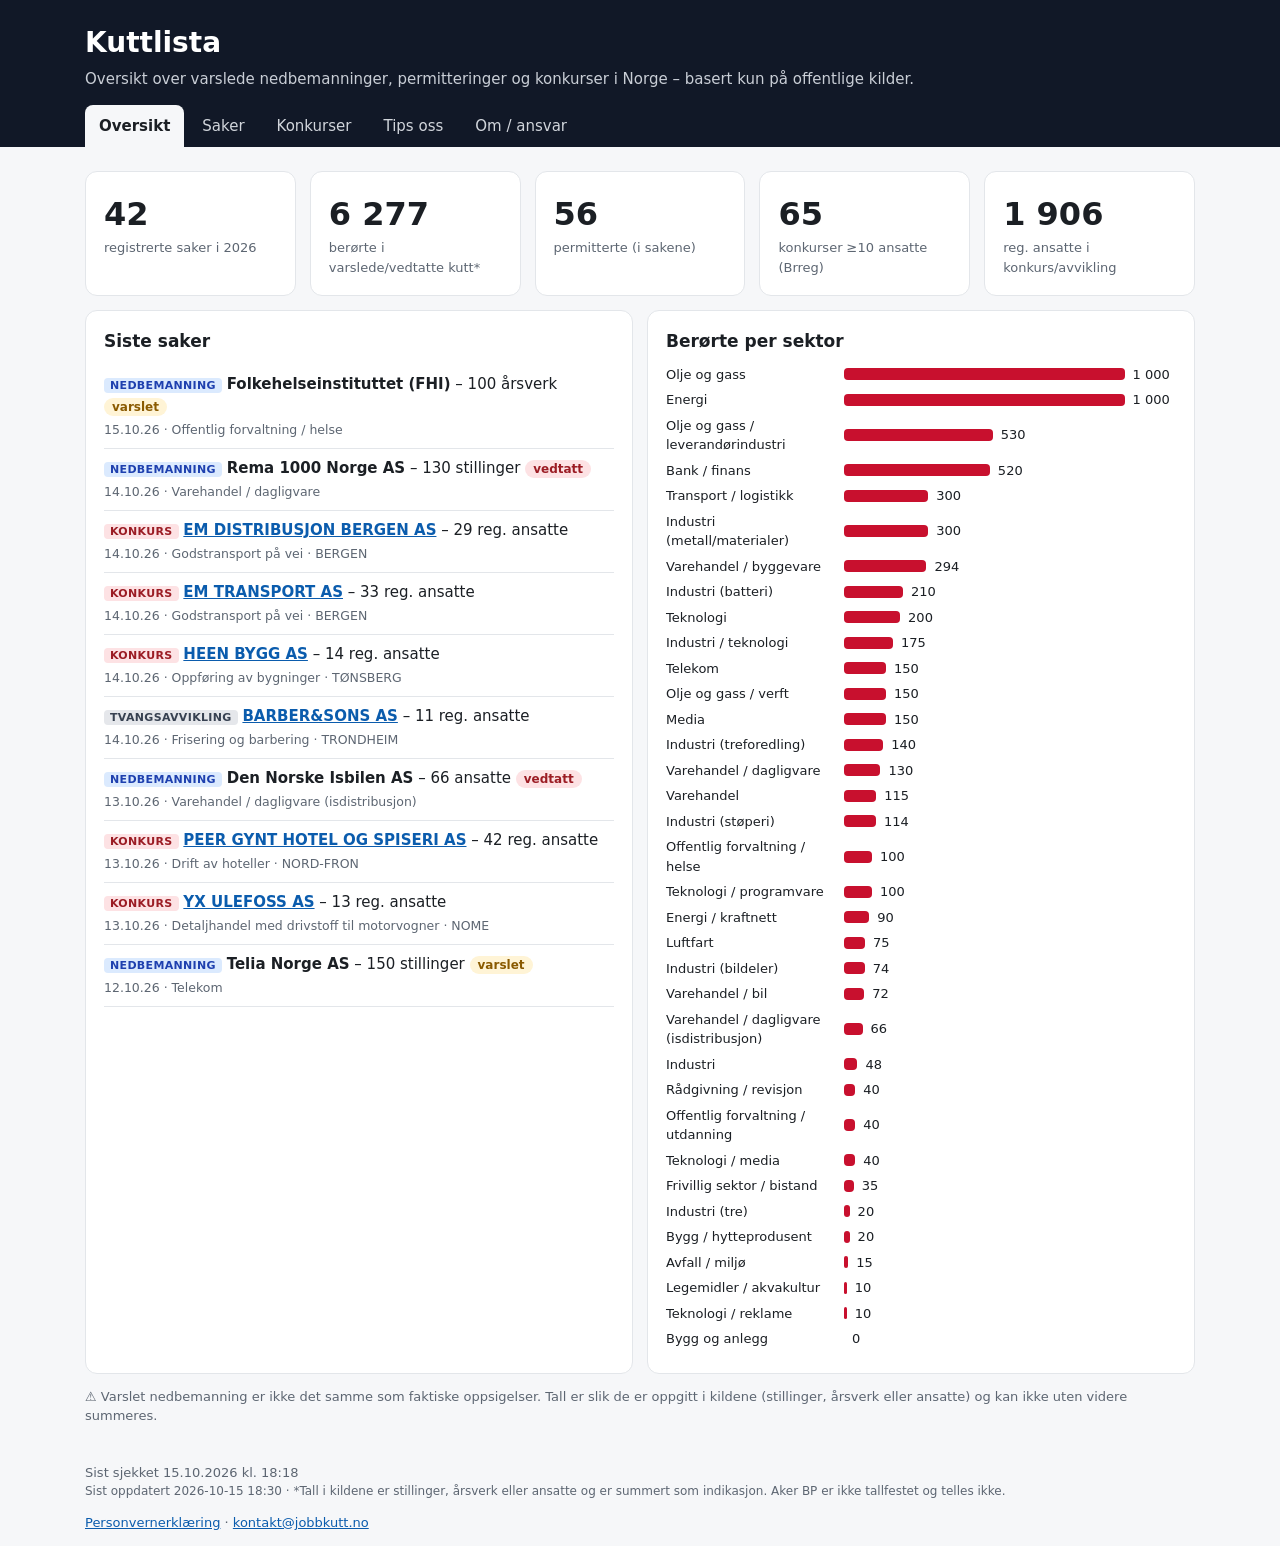
==== index.html @ 38276efb "Legg til GoatCounter-besøkstelling Co-authored-by: kevhjelm <kevhjelm@users.noreply.github.com>" ====
<!doctype html><html lang="nb"><head><meta charset="utf-8"><meta name="viewport" content="width=device-width,initial-scale=1">
<title>Kuttlista – nedbemanninger i Norge</title><link rel="stylesheet" href="style.css?v=20261015g"></head><body>
<header><div class="wrap"><h1>Kuttlista</h1><p>Oversikt over varslede nedbemanninger, permitteringer og konkurser i Norge – basert kun på offentlige kilder.</p>
<nav><a href="#oversikt" data-tab="oversikt">Oversikt</a><a href="#saker" data-tab="saker">Saker</a><a href="#konkurser" data-tab="konkurser">Konkurser</a><a href="#tips" data-tab="tips">Tips oss</a><a href="#om" data-tab="om">Om / ansvar</a></nav></div></header>
<main class="wrap">
<section id="oversikt" class="tab">
 <div class="cards" id="cards"></div>
 <div class="grid2"><div class="panel"><h2>Siste saker</h2><ul id="latest" class="latest"></ul></div>
 <div class="panel"><h2>Berørte per sektor</h2><div id="sectors"></div></div></div>
 <p class="note">⚠️ Varslet nedbemanning er ikke det samme som faktiske oppsigelser. Tall er slik de er oppgitt i kildene (stillinger, årsverk eller ansatte) og kan ikke uten videre summeres.</p>
</section>
<section id="saker" class="tab">
 <div class="filters"><input id="q" placeholder="Søk selskap, sektor …"><select id="fstatus"><option value="">Alle statuser</option><option>varslet</option><option>vedtatt</option><option>gjennomført</option><option>permittering</option></select><select id="fsektor"><option value="">Alle sektorer</option></select><select id="fyear" aria-label="År"><option value="">Alle år</option></select><select id="fmonth" aria-label="Måned"><option value="">Alle måneder</option><option value="01">januar</option><option value="02">februar</option><option value="03">mars</option><option value="04">april</option><option value="05">mai</option><option value="06">juni</option><option value="07">juli</option><option value="08">august</option><option value="09">september</option><option value="10">oktober</option><option value="11">november</option><option value="12">desember</option></select></div>
 <table id="tbl"><thead><tr><th data-k="dato">Dato</th><th data-k="selskap">Selskap</th><th data-k="antall">Antall</th><th data-k="status">Status</th><th data-k="sektor">Sektor</th><th>Kilder</th><th>Kommentar</th></tr></thead><tbody></tbody></table>
</section>
<section id="konkurser" class="tab">
 <p id="brreginfo" class="note"></p>
 <div class="filters"><input id="bq" placeholder="Søk navn, bransje, kommune …"><select id="btype"><option value="">Alle typer</option><option>konkurs</option><option>avvikling</option><option>tvangsavvikling</option></select><select id="byear" aria-label="År"><option value="">Alle år</option></select><select id="bmonth" aria-label="Måned"><option value="">Alle måneder</option><option value="01">januar</option><option value="02">februar</option><option value="03">mars</option><option value="04">april</option><option value="05">mai</option><option value="06">juni</option><option value="07">juli</option><option value="08">august</option><option value="09">september</option><option value="10">oktober</option><option value="11">november</option><option value="12">desember</option></select></div>
 <table id="btbl"><thead><tr><th data-k="dato">Dato</th><th data-k="navn">Virksomhet</th><th data-k="antallAnsatte">Ansatte*</th><th data-k="type">Type</th><th data-k="bransje">Bransje</th><th data-k="kommune">Kommune</th></tr></thead><tbody></tbody></table>
 <p class="note">*Antall ansatte er siste registrerte tall i Aa-registeret/Enhetsregisteret, ikke nødvendigvis antall som mister jobben.</p>
</section>
<section id="tips" class="tab"><div class="panel"><h2>Tips oss</h2><p>Kjenner du til en nedbemanning vi mangler? Vi publiserer kun saker med en offentlig kilde (nyhetssak, børsmelding, pressemelding).</p>
 <form id="tipsform"><label>Selskap*<input required name="selskap"></label><label>Lenke til kilde* <input required type="url" name="url" placeholder="https://…"></label><label>Antall berørte (hvis oppgitt)<input name="antall" type="number" min="0"></label><label>Kommentar<textarea name="kommentar"></textarea></label><button>Send tips</button><p id="tipsmsg" class="note"></p><p class="note">Les hvordan vi behandler tips i <a href="personvern.html">personvernerklæringen</a>.</p></form></div></section>
<section id="om" class="tab"><div class="panel"><h2>Om Kuttlista og ansvarsfraskrivelse</h2>
<ul><li>Siden bygger <b>kun på offentlige kilder</b>: nyhetsartikler, børsmeldinger, pressemeldinger og Brønnøysundregistrene. Hver sak lenker til kilden.</li>
<li><b>Varsel ≠ oppsigelse.</b> «Varslet» betyr at selskapet har meldt om en planlagt reduksjon. Antallet som faktisk mister jobben kan bli lavere (sluttpakker, naturlig avgang, omplassering) eller annerledes.</li>
<li>Tall gjengis slik kilden oppgir dem (stillinger/årsverk/ansatte) og kan inkludere ansatte utenfor Norge der det er markert.</li>
<li>Permittering er midlertidig og er ikke oppsigelse.</li>
<li>Konkurs-/avviklingsdata hentes automatisk fra Enhetsregisteret; antall ansatte er siste registrerte tall.</li>
<li><b>Feil eller rettelser?</b> Kontakt: <a href="mailto:kontakt@jobbkutt.no">kontakt@jobbkutt.no</a>. Vi retter raskt og markerer endringer.</li></ul></div></section>
</main><footer class="wrap"><div id="foot"></div><p class="note"><a href="personvern.html">Personvernerklæring</a> · <a href="mailto:kontakt@jobbkutt.no">kontakt@jobbkutt.no</a></p></footer><script src="app.js?v=20261015g"></script><script data-goatcounter="https://jobbkutt.goatcounter.com/count" async src="//gc.zgo.at/count.js"></script></body></html>
---- style.css ----
:root{--bg:#f6f7f9;--fg:#1b1f24;--mut:#5d6672;--acc:#c8102e;--card:#fff;--bd:#e3e6ea}
*{box-sizing:border-box}body{margin:0;font:15px/1.5 system-ui,-apple-system,"Segoe UI",Roboto,sans-serif;background:var(--bg);color:var(--fg)}
.wrap{max-width:1150px;margin:0 auto;padding:0 20px}header{background:#111827;color:#fff;padding:22px 0 0}header h1{margin:0;font-size:28px}header p{color:#c9ced6;margin:4px 0 14px}
nav{display:flex;gap:4px;flex-wrap:wrap}nav a{color:#d1d5db;text-decoration:none;padding:10px 14px;border-radius:8px 8px 0 0}nav a.on{background:var(--bg);color:var(--fg);font-weight:600}
.tag{font-size:11px;background:var(--acc);color:#fff;padding:2px 7px;border-radius:99px;vertical-align:middle;letter-spacing:.05em}
.tab{display:none;padding:24px 0}.tab.on{display:block}
.cards{display:grid;grid-template-columns:repeat(auto-fit,minmax(200px,1fr));gap:14px}.card,.panel{background:var(--card);border:1px solid var(--bd);border-radius:12px;padding:18px}
.card .n{font-size:32px;font-weight:700}.card .l{color:var(--mut);font-size:13px}.grid2{display:grid;grid-template-columns:1fr 1fr;gap:14px;margin-top:14px}@media(max-width:800px){.grid2{grid-template-columns:1fr}}
h2{font-size:17px;margin:0 0 10px}.latest{list-style:none;padding:0;margin:0}.latest li{padding:8px 0;border-bottom:1px solid var(--bd)}.latest small{color:var(--mut)}
.bar{display:flex;align-items:center;gap:8px;margin:6px 0;font-size:13px}.bar span:first-child{width:170px}.bar i{display:block;height:12px;background:var(--acc);border-radius:4px}
.filters{display:flex;gap:10px;margin-bottom:12px;flex-wrap:wrap}input,select,textarea{font:inherit;padding:8px 10px;border:1px solid var(--bd);border-radius:8px;background:#fff}#q,#bq{flex:1;min-width:220px}
table{width:100%;border-collapse:collapse;background:#fff;border:1px solid var(--bd);border-radius:12px;overflow:hidden}th,td{text-align:left;padding:10px 12px;border-bottom:1px solid var(--bd);vertical-align:top}th{background:#f0f2f5;font-size:13px;cursor:pointer;user-select:none}th[data-k]:after{content:" ⇅";color:#aab}
td.sum{color:var(--mut);font-size:13px}.st{font-size:12px;padding:2px 8px;border-radius:99px;font-weight:600}.st.varslet{background:#fff4d6;color:#8a5a00}.st.vedtatt{background:#fde2e4;color:#9b1c24}.st.gjennomført{background:#e5e7eb}.st.permittering{background:#dbeafe;color:#1e40af}.st.konkurs{background:#fde2e4;color:#9b1c24}.st.avvikling,.st.tvangsavvikling{background:#eee}
a{color:#0b5cad}.src a{display:inline-block;margin-right:6px;font-size:12px}.kom{max-width:260px;min-width:160px;white-space:normal;font-size:12px;color:var(--mut)}.note{color:var(--mut);font-size:13px}
form label{display:block;margin-bottom:10px}form input,form textarea{display:block;width:100%;margin-top:4px}button{background:var(--acc);color:#fff;border:0;padding:10px 18px;border-radius:8px;font:inherit;cursor:pointer}
footer{color:var(--mut);font-size:12px;padding:20px}
.kind{font-size:11px;text-transform:uppercase;letter-spacing:.03em;padding:1px 6px;border-radius:4px;font-weight:700;background:#e5e7eb;color:#374151}.kind.nb{background:#dbeafe;color:#1e40af}.kind.konkurs{background:#fde2e4;color:#9b1c24}
.tab{scroll-margin-top:100vh}
@media(max-width:700px){html,body{overflow-x:hidden}.wrap{padding:0 14px}header{padding-top:16px}header h1{font-size:24px}header p{font-size:14px}
nav{flex-wrap:nowrap;overflow-x:auto;-webkit-overflow-scrolling:touch;scrollbar-width:none;margin:0 -14px;padding:0 14px}nav::-webkit-scrollbar{display:none}nav a{white-space:nowrap;padding:10px 12px;flex:0 0 auto}
.cards{grid-template-columns:repeat(2,1fr);gap:10px}.card{padding:14px}.card .n{font-size:24px}.bar span:first-child{width:110px;flex:0 0 110px}
#q,#bq{min-width:0;flex:1 1 100%}.filters select{flex:1 1 calc(50% - 5px);min-width:0}
table{display:block;overflow-x:auto;-webkit-overflow-scrolling:touch;font-size:14px}th,td{padding:8px}td{min-width:90px}td:nth-child(2){min-width:220px}td.kom{min-width:160px;max-width:260px}}
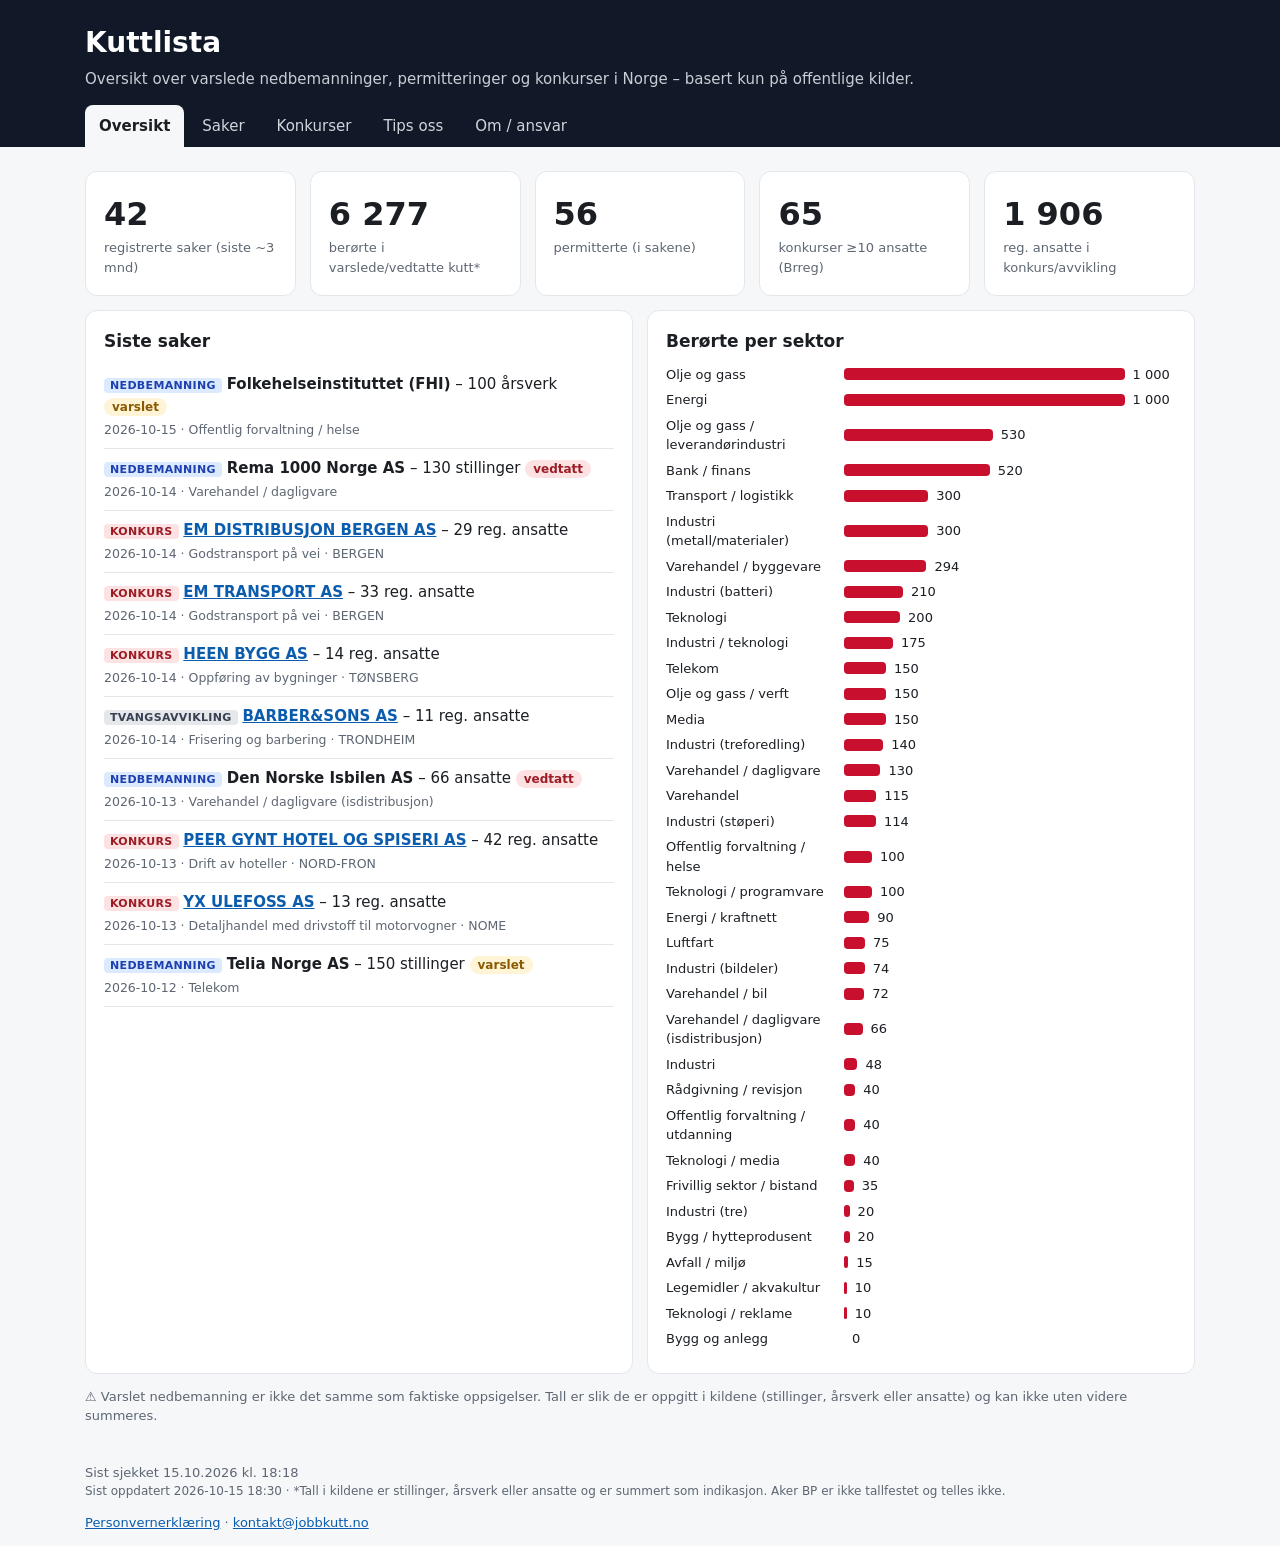
==== commit fac69a92: "Escape JSON fields and allow only https links Company names, summaries, and source URLs from cases.j" ====
--- a/index.html
+++ b/index.html
@@ -1,5 +1,5 @@
 <!doctype html><html lang="nb"><head><meta charset="utf-8"><meta name="viewport" content="width=device-width,initial-scale=1">
-<title>Kuttlista – nedbemanninger i Norge</title><link rel="stylesheet" href="style.css?v=20261015g"></head><body>
+<title>Kuttlista – nedbemanninger i Norge</title><link rel="stylesheet" href="style.css"></head><body>
 <header><div class="wrap"><h1>Kuttlista</h1><p>Oversikt over varslede nedbemanninger, permitteringer og konkurser i Norge – basert kun på offentlige kilder.</p>
 <nav><a href="#oversikt" data-tab="oversikt">Oversikt</a><a href="#saker" data-tab="saker">Saker</a><a href="#konkurser" data-tab="konkurser">Konkurser</a><a href="#tips" data-tab="tips">Tips oss</a><a href="#om" data-tab="om">Om / ansvar</a></nav></div></header>
 <main class="wrap">
@@ -10,12 +10,12 @@
  <p class="note">⚠️ Varslet nedbemanning er ikke det samme som faktiske oppsigelser. Tall er slik de er oppgitt i kildene (stillinger, årsverk eller ansatte) og kan ikke uten videre summeres.</p>
 </section>
 <section id="saker" class="tab">
- <div class="filters"><input id="q" placeholder="Søk selskap, sektor …"><select id="fstatus"><option value="">Alle statuser</option><option>varslet</option><option>vedtatt</option><option>gjennomført</option><option>permittering</option></select><select id="fsektor"><option value="">Alle sektorer</option></select><select id="fyear" aria-label="År"><option value="">Alle år</option></select><select id="fmonth" aria-label="Måned"><option value="">Alle måneder</option><option value="01">januar</option><option value="02">februar</option><option value="03">mars</option><option value="04">april</option><option value="05">mai</option><option value="06">juni</option><option value="07">juli</option><option value="08">august</option><option value="09">september</option><option value="10">oktober</option><option value="11">november</option><option value="12">desember</option></select></div>
- <table id="tbl"><thead><tr><th data-k="dato">Dato</th><th data-k="selskap">Selskap</th><th data-k="antall">Antall</th><th data-k="status">Status</th><th data-k="sektor">Sektor</th><th>Kilder</th><th>Kommentar</th></tr></thead><tbody></tbody></table>
+ <div class="filters"><input id="q" placeholder="Søk selskap, sektor …"><select id="fstatus"><option value="">Alle statuser</option><option>varslet</option><option>vedtatt</option><option>gjennomført</option><option>permittering</option></select><select id="fsektor"><option value="">Alle sektorer</option></select></div>
+ <table id="tbl"><thead><tr><th data-k="dato">Dato</th><th data-k="selskap">Selskap</th><th data-k="antall">Antall</th><th data-k="status">Status</th><th data-k="sektor">Sektor</th><th>Kilder</th></tr></thead><tbody></tbody></table>
 </section>
 <section id="konkurser" class="tab">
  <p id="brreginfo" class="note"></p>
- <div class="filters"><input id="bq" placeholder="Søk navn, bransje, kommune …"><select id="btype"><option value="">Alle typer</option><option>konkurs</option><option>avvikling</option><option>tvangsavvikling</option></select><select id="byear" aria-label="År"><option value="">Alle år</option></select><select id="bmonth" aria-label="Måned"><option value="">Alle måneder</option><option value="01">januar</option><option value="02">februar</option><option value="03">mars</option><option value="04">april</option><option value="05">mai</option><option value="06">juni</option><option value="07">juli</option><option value="08">august</option><option value="09">september</option><option value="10">oktober</option><option value="11">november</option><option value="12">desember</option></select></div>
+ <div class="filters"><input id="bq" placeholder="Søk navn, bransje, kommune …"><select id="btype"><option value="">Alle typer</option><option>konkurs</option><option>avvikling</option><option>tvangsavvikling</option></select></div>
  <table id="btbl"><thead><tr><th data-k="dato">Dato</th><th data-k="navn">Virksomhet</th><th data-k="antallAnsatte">Ansatte*</th><th data-k="type">Type</th><th data-k="bransje">Bransje</th><th data-k="kommune">Kommune</th></tr></thead><tbody></tbody></table>
  <p class="note">*Antall ansatte er siste registrerte tall i Aa-registeret/Enhetsregisteret, ikke nødvendigvis antall som mister jobben.</p>
 </section>
@@ -28,4 +28,4 @@
 <li>Permittering er midlertidig og er ikke oppsigelse.</li>
 <li>Konkurs-/avviklingsdata hentes automatisk fra Enhetsregisteret; antall ansatte er siste registrerte tall.</li>
 <li><b>Feil eller rettelser?</b> Kontakt: <a href="mailto:kontakt@jobbkutt.no">kontakt@jobbkutt.no</a>. Vi retter raskt og markerer endringer.</li></ul></div></section>
-</main><footer class="wrap"><div id="foot"></div><p class="note"><a href="personvern.html">Personvernerklæring</a> · <a href="mailto:kontakt@jobbkutt.no">kontakt@jobbkutt.no</a></p></footer><script src="app.js?v=20261015g"></script><script data-goatcounter="https://jobbkutt.goatcounter.com/count" async src="//gc.zgo.at/count.js"></script></body></html>
+</main><footer class="wrap"><div id="foot"></div><p class="note"><a href="personvern.html">Personvernerklæring</a> · <a href="mailto:kontakt@jobbkutt.no">kontakt@jobbkutt.no</a></p></footer><script src="app.js?v=20261015d"></script></body></html>
--- a/style.css
+++ b/style.css
@@ -11,7 +11,7 @@
 .filters{display:flex;gap:10px;margin-bottom:12px;flex-wrap:wrap}input,select,textarea{font:inherit;padding:8px 10px;border:1px solid var(--bd);border-radius:8px;background:#fff}#q,#bq{flex:1;min-width:220px}
 table{width:100%;border-collapse:collapse;background:#fff;border:1px solid var(--bd);border-radius:12px;overflow:hidden}th,td{text-align:left;padding:10px 12px;border-bottom:1px solid var(--bd);vertical-align:top}th{background:#f0f2f5;font-size:13px;cursor:pointer;user-select:none}th[data-k]:after{content:" ⇅";color:#aab}
 td.sum{color:var(--mut);font-size:13px}.st{font-size:12px;padding:2px 8px;border-radius:99px;font-weight:600}.st.varslet{background:#fff4d6;color:#8a5a00}.st.vedtatt{background:#fde2e4;color:#9b1c24}.st.gjennomført{background:#e5e7eb}.st.permittering{background:#dbeafe;color:#1e40af}.st.konkurs{background:#fde2e4;color:#9b1c24}.st.avvikling,.st.tvangsavvikling{background:#eee}
-a{color:#0b5cad}.src a{display:inline-block;margin-right:6px;font-size:12px}.kom{max-width:260px;min-width:160px;white-space:normal;font-size:12px;color:var(--mut)}.note{color:var(--mut);font-size:13px}
+a{color:#0b5cad}.src a{display:inline-block;margin-right:6px;font-size:12px}.ant{white-space:nowrap}.kom{max-width:260px;min-width:160px;white-space:normal;font-size:12px;color:var(--mut)}.note{color:var(--mut);font-size:13px}
 form label{display:block;margin-bottom:10px}form input,form textarea{display:block;width:100%;margin-top:4px}button{background:var(--acc);color:#fff;border:0;padding:10px 18px;border-radius:8px;font:inherit;cursor:pointer}
 footer{color:var(--mut);font-size:12px;padding:20px}
 .kind{font-size:11px;text-transform:uppercase;letter-spacing:.03em;padding:1px 6px;border-radius:4px;font-weight:700;background:#e5e7eb;color:#374151}.kind.nb{background:#dbeafe;color:#1e40af}.kind.konkurs{background:#fde2e4;color:#9b1c24}
@@ -21,3 +21,5 @@
 .cards{grid-template-columns:repeat(2,1fr);gap:10px}.card{padding:14px}.card .n{font-size:24px}.bar span:first-child{width:110px;flex:0 0 110px}
 #q,#bq{min-width:0;flex:1 1 100%}.filters select{flex:1 1 calc(50% - 5px);min-width:0}
 table{display:block;overflow-x:auto;-webkit-overflow-scrolling:touch;font-size:14px}th,td{padding:8px}td{min-width:90px}td:nth-child(2){min-width:220px}td.kom{min-width:160px;max-width:260px}}
+
+
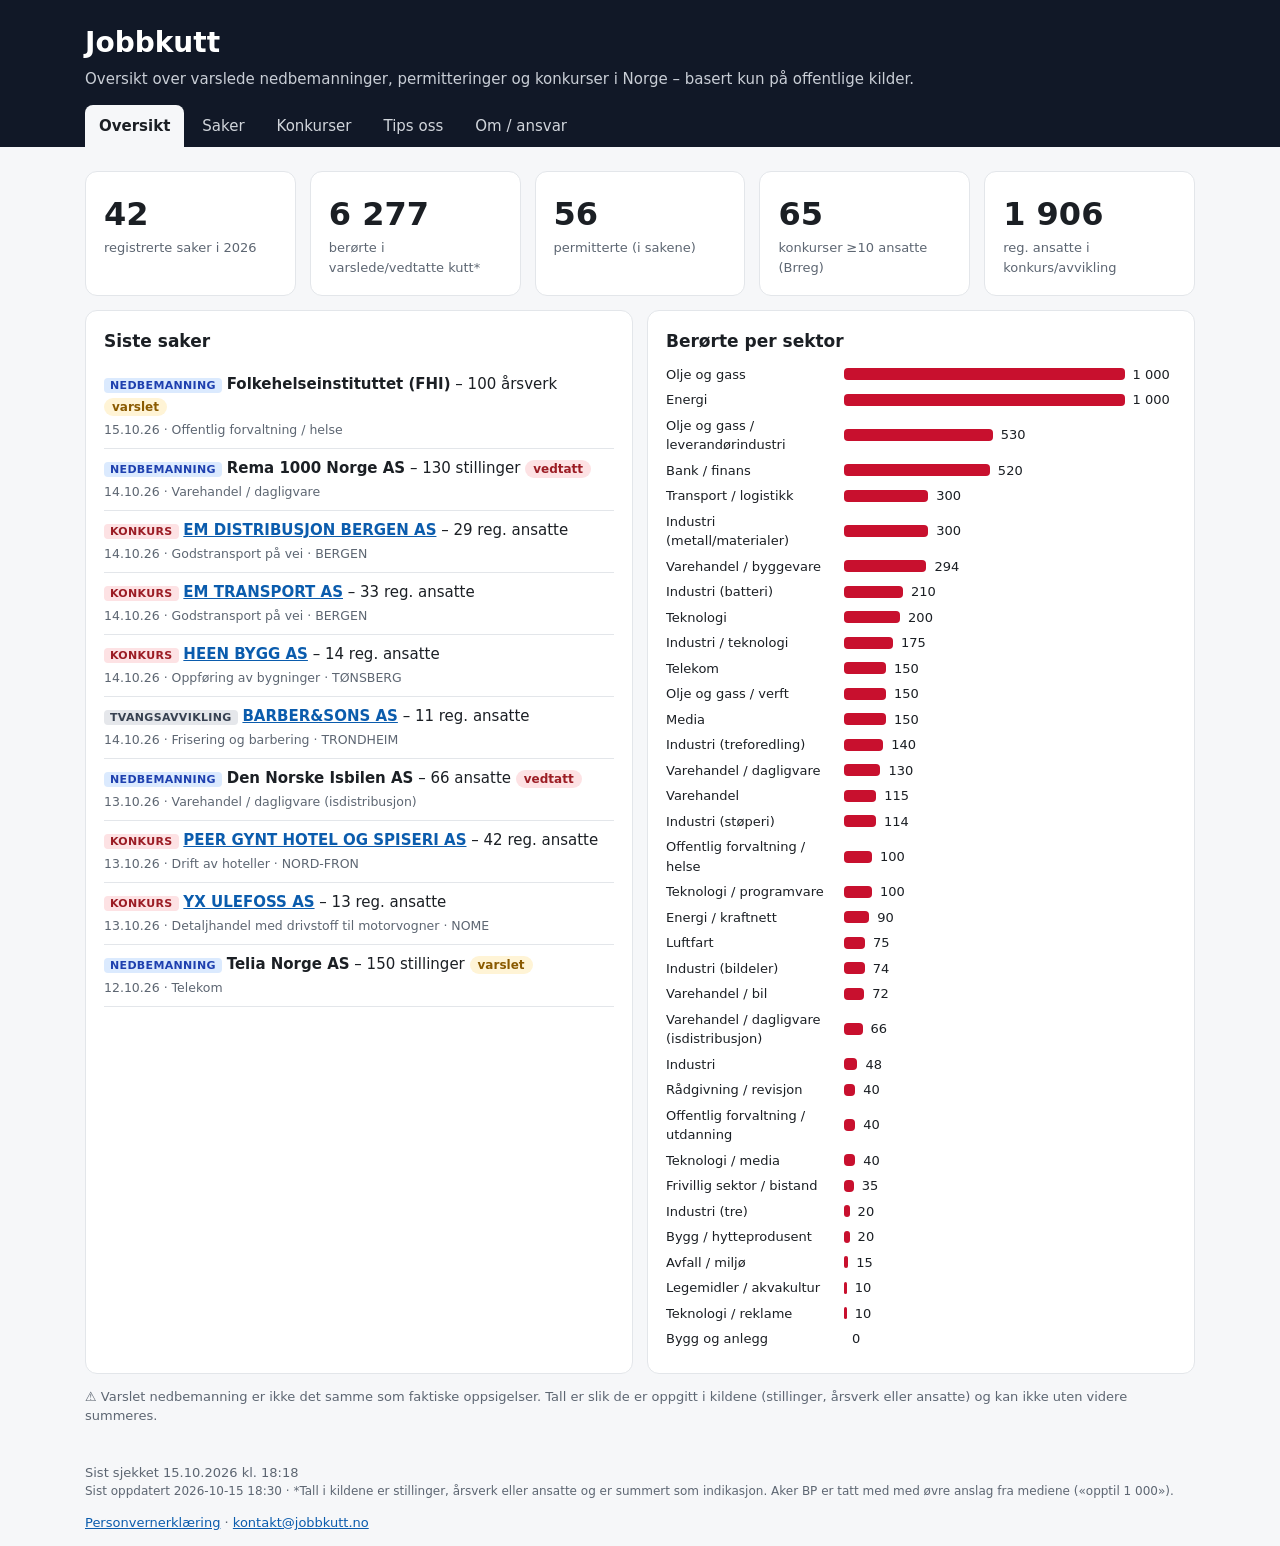
==== commit 63af7b84: "Jobbkutt-navn, GoatCounter i personvern, Aker BP-fotnote Co-authored-by: kevhjelm <kevhjelm@users.no" ====
--- a/index.html
+++ b/index.html
@@ -1,6 +1,6 @@
 <!doctype html><html lang="nb"><head><meta charset="utf-8"><meta name="viewport" content="width=device-width,initial-scale=1">
-<title>Kuttlista – nedbemanninger i Norge</title><link rel="stylesheet" href="style.css"></head><body>
-<header><div class="wrap"><h1>Kuttlista</h1><p>Oversikt over varslede nedbemanninger, permitteringer og konkurser i Norge – basert kun på offentlige kilder.</p>
+<title>Jobbkutt – nedbemanninger og konkurser i Norge</title><link rel="stylesheet" href="style.css?v=20261015i"></head><body>
+<header><div class="wrap"><h1>Jobbkutt</h1><p>Oversikt over varslede nedbemanninger, permitteringer og konkurser i Norge – basert kun på offentlige kilder.</p>
 <nav><a href="#oversikt" data-tab="oversikt">Oversikt</a><a href="#saker" data-tab="saker">Saker</a><a href="#konkurser" data-tab="konkurser">Konkurser</a><a href="#tips" data-tab="tips">Tips oss</a><a href="#om" data-tab="om">Om / ansvar</a></nav></div></header>
 <main class="wrap">
 <section id="oversikt" class="tab">
@@ -10,22 +10,22 @@
  <p class="note">⚠️ Varslet nedbemanning er ikke det samme som faktiske oppsigelser. Tall er slik de er oppgitt i kildene (stillinger, årsverk eller ansatte) og kan ikke uten videre summeres.</p>
 </section>
 <section id="saker" class="tab">
- <div class="filters"><input id="q" placeholder="Søk selskap, sektor …"><select id="fstatus"><option value="">Alle statuser</option><option>varslet</option><option>vedtatt</option><option>gjennomført</option><option>permittering</option></select><select id="fsektor"><option value="">Alle sektorer</option></select></div>
- <table id="tbl"><thead><tr><th data-k="dato">Dato</th><th data-k="selskap">Selskap</th><th data-k="antall">Antall</th><th data-k="status">Status</th><th data-k="sektor">Sektor</th><th>Kilder</th></tr></thead><tbody></tbody></table>
+ <div class="filters"><input id="q" placeholder="Søk selskap, sektor …"><select id="fstatus"><option value="">Alle statuser</option><option>varslet</option><option>vedtatt</option><option>gjennomført</option><option>permittering</option></select><select id="fsektor"><option value="">Alle sektorer</option></select><select id="fyear" aria-label="År"><option value="">Alle år</option></select><select id="fmonth" aria-label="Måned"><option value="">Alle måneder</option><option value="01">januar</option><option value="02">februar</option><option value="03">mars</option><option value="04">april</option><option value="05">mai</option><option value="06">juni</option><option value="07">juli</option><option value="08">august</option><option value="09">september</option><option value="10">oktober</option><option value="11">november</option><option value="12">desember</option></select></div>
+ <table id="tbl"><thead><tr><th data-k="dato">Dato</th><th data-k="selskap">Selskap</th><th data-k="antall">Antall</th><th>Kommentar</th><th data-k="status">Status</th><th data-k="sektor">Sektor</th><th>Kilder</th></tr></thead><tbody></tbody></table>
 </section>
 <section id="konkurser" class="tab">
  <p id="brreginfo" class="note"></p>
- <div class="filters"><input id="bq" placeholder="Søk navn, bransje, kommune …"><select id="btype"><option value="">Alle typer</option><option>konkurs</option><option>avvikling</option><option>tvangsavvikling</option></select></div>
+ <div class="filters"><input id="bq" placeholder="Søk navn, bransje, kommune …"><select id="btype"><option value="">Alle typer</option><option>konkurs</option><option>avvikling</option><option>tvangsavvikling</option></select><select id="byear" aria-label="År"><option value="">Alle år</option></select><select id="bmonth" aria-label="Måned"><option value="">Alle måneder</option><option value="01">januar</option><option value="02">februar</option><option value="03">mars</option><option value="04">april</option><option value="05">mai</option><option value="06">juni</option><option value="07">juli</option><option value="08">august</option><option value="09">september</option><option value="10">oktober</option><option value="11">november</option><option value="12">desember</option></select></div>
  <table id="btbl"><thead><tr><th data-k="dato">Dato</th><th data-k="navn">Virksomhet</th><th data-k="antallAnsatte">Ansatte*</th><th data-k="type">Type</th><th data-k="bransje">Bransje</th><th data-k="kommune">Kommune</th></tr></thead><tbody></tbody></table>
  <p class="note">*Antall ansatte er siste registrerte tall i Aa-registeret/Enhetsregisteret, ikke nødvendigvis antall som mister jobben.</p>
 </section>
 <section id="tips" class="tab"><div class="panel"><h2>Tips oss</h2><p>Kjenner du til en nedbemanning vi mangler? Vi publiserer kun saker med en offentlig kilde (nyhetssak, børsmelding, pressemelding).</p>
  <form id="tipsform"><label>Selskap*<input required name="selskap"></label><label>Lenke til kilde* <input required type="url" name="url" placeholder="https://…"></label><label>Antall berørte (hvis oppgitt)<input name="antall" type="number" min="0"></label><label>Kommentar<textarea name="kommentar"></textarea></label><button>Send tips</button><p id="tipsmsg" class="note"></p><p class="note">Les hvordan vi behandler tips i <a href="personvern.html">personvernerklæringen</a>.</p></form></div></section>
-<section id="om" class="tab"><div class="panel"><h2>Om Kuttlista og ansvarsfraskrivelse</h2>
+<section id="om" class="tab"><div class="panel"><h2>Om Jobbkutt og ansvarsfraskrivelse</h2>
 <ul><li>Siden bygger <b>kun på offentlige kilder</b>: nyhetsartikler, børsmeldinger, pressemeldinger og Brønnøysundregistrene. Hver sak lenker til kilden.</li>
 <li><b>Varsel ≠ oppsigelse.</b> «Varslet» betyr at selskapet har meldt om en planlagt reduksjon. Antallet som faktisk mister jobben kan bli lavere (sluttpakker, naturlig avgang, omplassering) eller annerledes.</li>
 <li>Tall gjengis slik kilden oppgir dem (stillinger/årsverk/ansatte) og kan inkludere ansatte utenfor Norge der det er markert.</li>
 <li>Permittering er midlertidig og er ikke oppsigelse.</li>
 <li>Konkurs-/avviklingsdata hentes automatisk fra Enhetsregisteret; antall ansatte er siste registrerte tall.</li>
 <li><b>Feil eller rettelser?</b> Kontakt: <a href="mailto:kontakt@jobbkutt.no">kontakt@jobbkutt.no</a>. Vi retter raskt og markerer endringer.</li></ul></div></section>
-</main><footer class="wrap"><div id="foot"></div><p class="note"><a href="personvern.html">Personvernerklæring</a> · <a href="mailto:kontakt@jobbkutt.no">kontakt@jobbkutt.no</a></p></footer><script src="app.js?v=20261015d"></script></body></html>
+</main><footer class="wrap"><div id="foot"></div><p class="note"><a href="personvern.html">Personvernerklæring</a> · <a href="mailto:kontakt@jobbkutt.no">kontakt@jobbkutt.no</a></p></footer><script src="app.js?v=20261015i"></script><script data-goatcounter="https://jobbkutt.goatcounter.com/count" async src="//gc.zgo.at/count.js"></script></body></html>
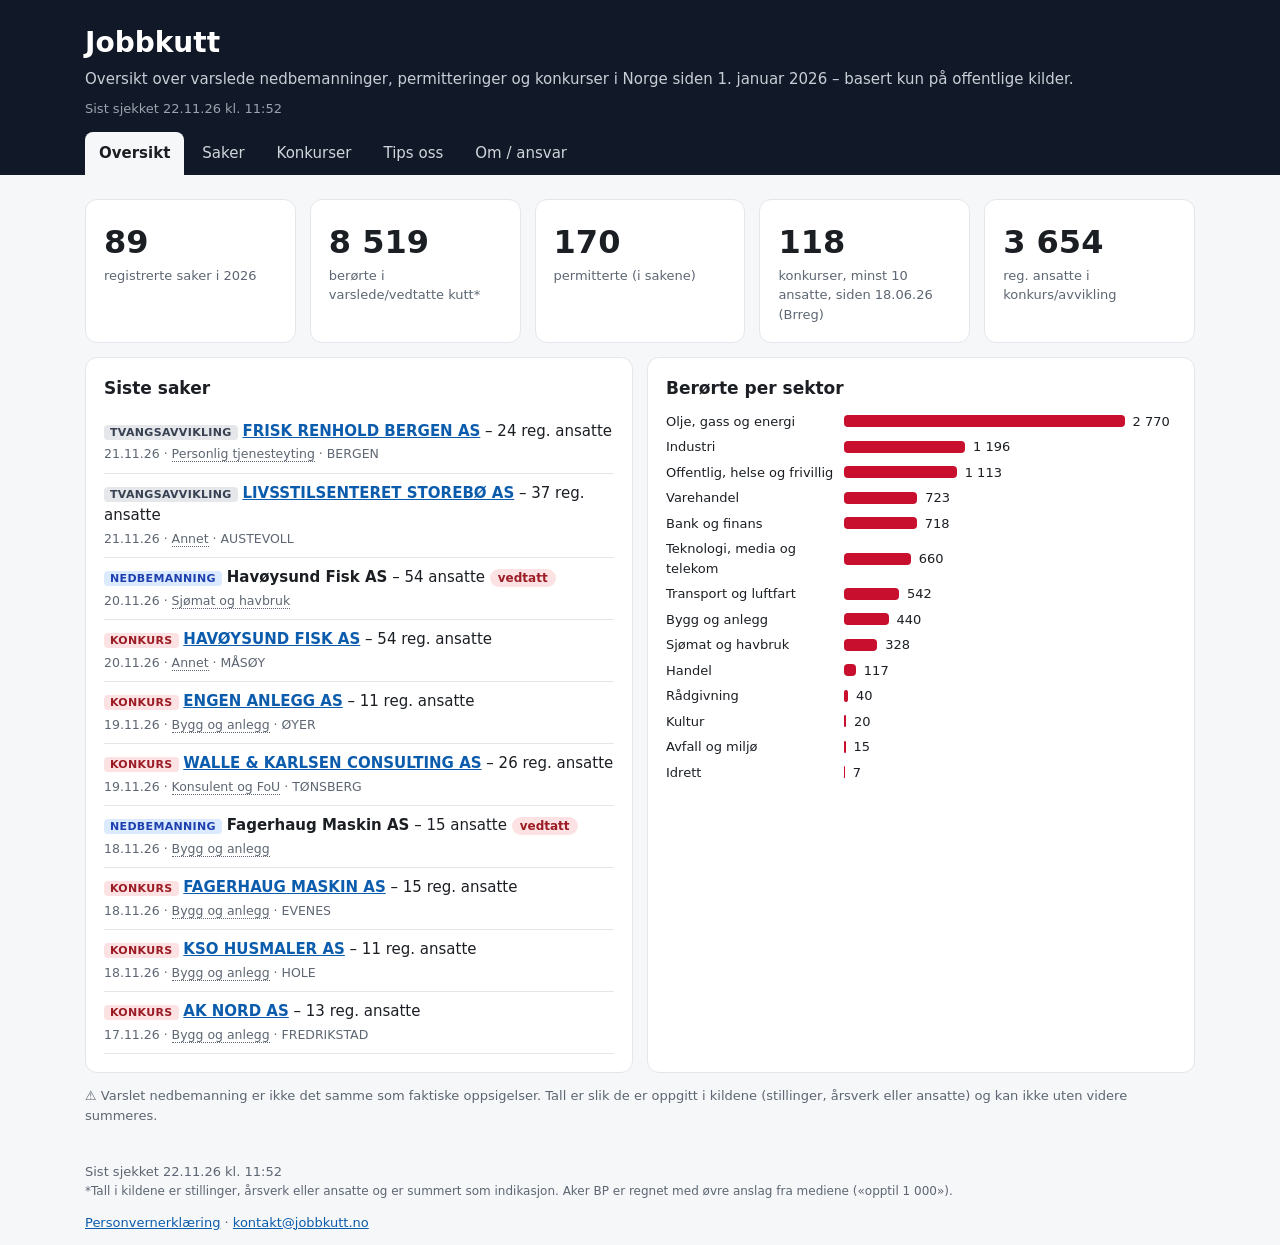
==== commit 47610867: "Første versjon av jobbkutt.no" ====
--- a/index.html
+++ b/index.html
@@ -1,6 +1,28 @@
 <!doctype html><html lang="nb"><head><meta charset="utf-8"><meta name="viewport" content="width=device-width,initial-scale=1">
-<title>Jobbkutt – nedbemanninger og konkurser i Norge</title><link rel="stylesheet" href="style.css?v=20261015i"></head><body>
-<header><div class="wrap"><h1>Jobbkutt</h1><p>Oversikt over varslede nedbemanninger, permitteringer og konkurser i Norge – basert kun på offentlige kilder.</p>
+<title>Jobbkutt – nedbemanninger og konkurser i Norge</title>
+<meta name="description" content="Oversikt over varslede nedbemanninger, permitteringer og konkurser i Norge siden 1. januar 2026, med kilde til hver sak. Gratis og basert kun på offentlige kilder.">
+<link rel="canonical" href="https://jobbkutt.no/">
+<meta property="og:title" content="Jobbkutt – nedbemanninger og konkurser i Norge">
+<meta property="og:description" content="Varslede nedbemanninger, permitteringer og konkurser i Norge siden 1. januar 2026, med kilde til hver sak.">
+<meta property="og:url" content="https://jobbkutt.no/">
+<meta property="og:type" content="website">
+<meta property="og:locale" content="nb_NO">
+<meta property="og:site_name" content="Jobbkutt">
+<meta property="og:image" content="https://jobbkutt.no/og.png">
+<meta property="og:image:width" content="1200">
+<meta property="og:image:height" content="630">
+<meta property="og:image:alt" content="Jobbkutt – nedbemanninger, permitteringer og konkurser i Norge">
+<meta name="twitter:card" content="summary_large_image">
+<meta name="twitter:title" content="Jobbkutt – nedbemanninger og konkurser i Norge">
+<meta name="twitter:description" content="Varslede nedbemanninger, permitteringer og konkurser i Norge siden 1. januar 2026, med kilde til hver sak.">
+<meta name="twitter:image" content="https://jobbkutt.no/og.png">
+<link rel="icon" href="favicon.svg" type="image/svg+xml">
+<link rel="icon" href="favicon.ico" sizes="any">
+<link rel="icon" href="favicon-32.png" type="image/png" sizes="32x32">
+<link rel="apple-touch-icon" href="apple-touch-icon.png">
+<link rel="stylesheet" href="style.css?v=20261122a"></head><body>
+<header><div class="wrap"><h1>Jobbkutt</h1><p>Oversikt over varslede nedbemanninger, permitteringer og konkurser i Norge siden 1. januar 2026 – basert kun på offentlige kilder.</p>
+<p id="sjekket-top" class="fresh"></p>
 <nav><a href="#oversikt" data-tab="oversikt">Oversikt</a><a href="#saker" data-tab="saker">Saker</a><a href="#konkurser" data-tab="konkurser">Konkurser</a><a href="#tips" data-tab="tips">Tips oss</a><a href="#om" data-tab="om">Om / ansvar</a></nav></div></header>
 <main class="wrap">
 <section id="oversikt" class="tab">
@@ -27,5 +49,8 @@
 <li>Tall gjengis slik kilden oppgir dem (stillinger/årsverk/ansatte) og kan inkludere ansatte utenfor Norge der det er markert.</li>
 <li>Permittering er midlertidig og er ikke oppsigelse.</li>
 <li>Konkurs-/avviklingsdata hentes automatisk fra Enhetsregisteret; antall ansatte er siste registrerte tall.</li>
-<li><b>Feil eller rettelser?</b> Kontakt: <a href="mailto:kontakt@jobbkutt.no">kontakt@jobbkutt.no</a>. Vi retter raskt og markerer endringer.</li></ul></div></section>
-</main><footer class="wrap"><div id="foot"></div><p class="note"><a href="personvern.html">Personvernerklæring</a> · <a href="mailto:kontakt@jobbkutt.no">kontakt@jobbkutt.no</a></p></footer><script src="app.js?v=20261015i"></script><script data-goatcounter="https://jobbkutt.goatcounter.com/count" async src="//gc.zgo.at/count.js"></script></body></html>
+<li><b>Periode.</b> Sakene gjelder nedbemanninger, permitteringer og nedleggelser fra og med 1. januar 2026 (eldste sak: 07.01.26).</li>
+<li><b>Konkurslisten.</b> Den viser bare virksomheter med <b>minst 10 registrerte ansatte</b>; mindre konkurser er ikke med. Listen starter <span id="bfra">juni 2026</span> (eldste oppføring) og har tydelig flere oppføringer fra september 2026, så tidligere måneder kan mangle konkurser.</li>
+<li><b>Feil eller rettelser?</b> Kontakt: <a href="mailto:kontakt@jobbkutt.no">kontakt@jobbkutt.no</a>. Vi retter raskt og logger vesentlige rettelser under.</li></ul>
+<h3>Rettelser</h3><ul id="rettelser"><li class="note">Laster …</li></ul></div></section>
+</main><footer class="wrap"><div id="foot"></div><p class="note"><a href="personvern.html">Personvernerklæring</a> · <a href="mailto:kontakt@jobbkutt.no">kontakt@jobbkutt.no</a></p></footer><script src="app.js?v=20261122a"></script><script data-goatcounter="https://jobbkutt.goatcounter.com/count" async src="//gc.zgo.at/count.js"></script></body></html>
--- a/style.css
+++ b/style.css
@@ -23,3 +23,7 @@
 table{display:block;overflow-x:auto;-webkit-overflow-scrolling:touch;font-size:14px}th,td{padding:8px}td{min-width:90px}td:nth-child(2){min-width:220px}td.kom{min-width:160px;max-width:260px}}
 
 
+
+.kat{cursor:help;border-bottom:1px dotted currentColor}
+.bar[title]{cursor:help}
+header p.fresh{font-size:13px;color:#9ca3af;margin:-6px 0 14px}header p.fresh:empty{display:none}#om h3{font-size:15px;margin:16px 0 6px}
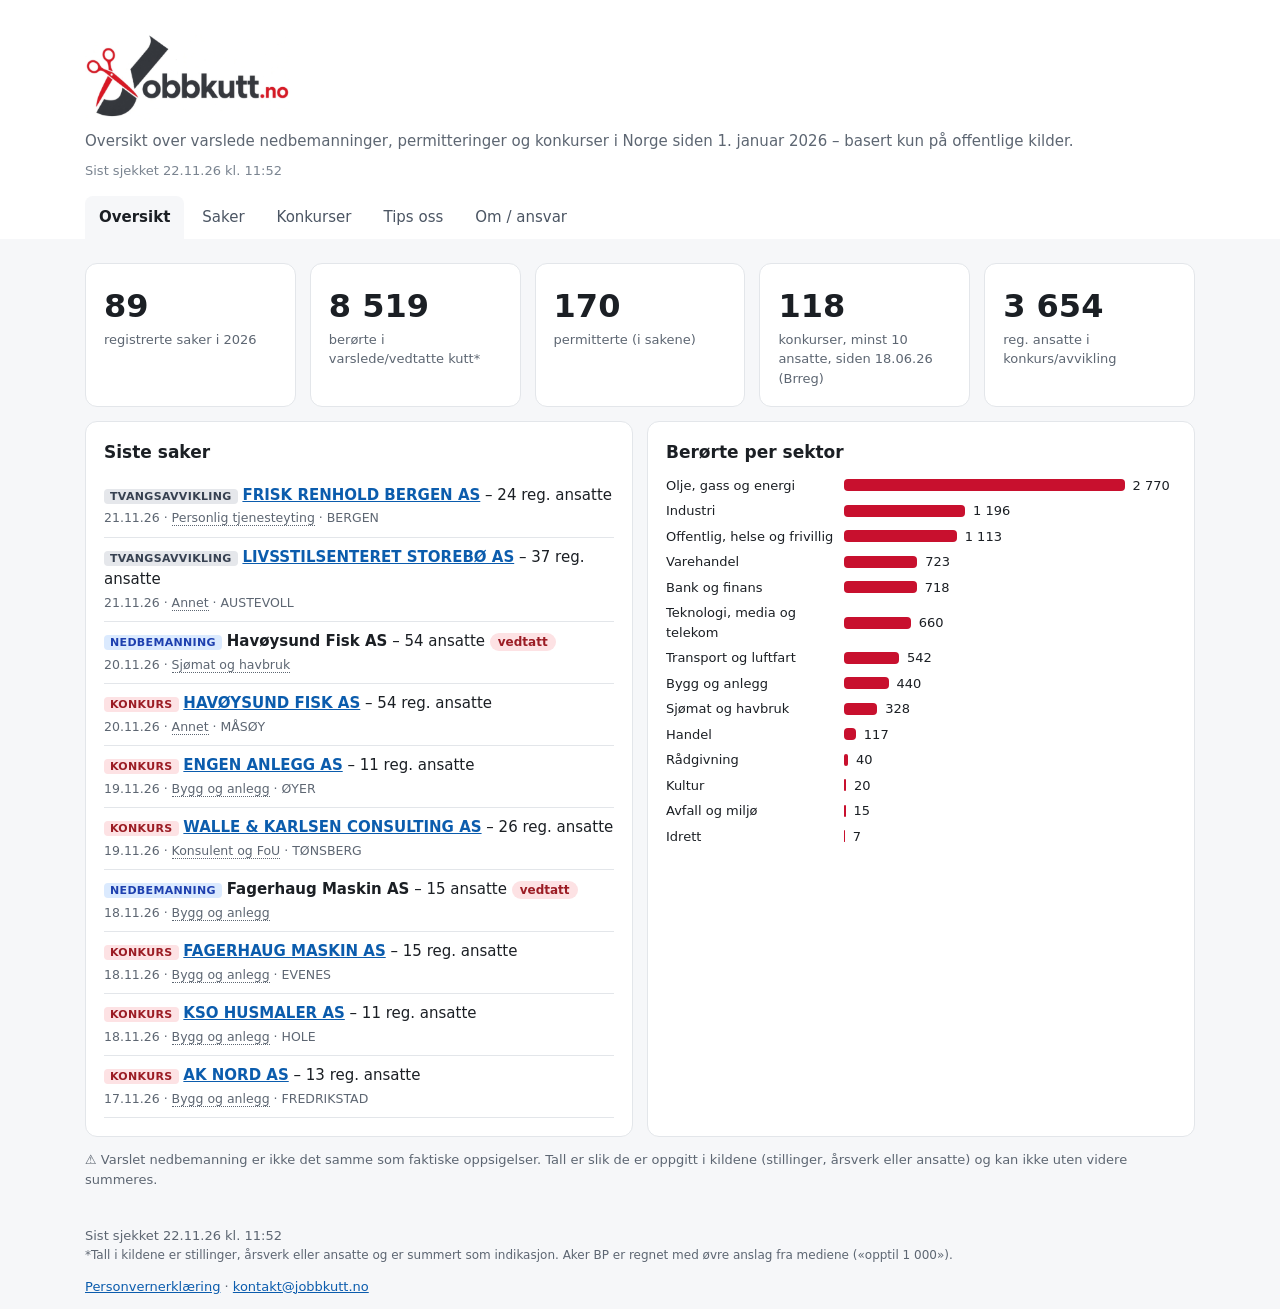
==== commit af80fe98: "Ny logo" ====
--- a/index.html
+++ b/index.html
@@ -20,8 +20,8 @@
 <link rel="icon" href="favicon.ico" sizes="any">
 <link rel="icon" href="favicon-32.png" type="image/png" sizes="32x32">
 <link rel="apple-touch-icon" href="apple-touch-icon.png">
-<link rel="stylesheet" href="style.css?v=20261122a"></head><body>
-<header><div class="wrap"><h1>Jobbkutt</h1><p>Oversikt over varslede nedbemanninger, permitteringer og konkurser i Norge siden 1. januar 2026 – basert kun på offentlige kilder.</p>
+<link rel="stylesheet" href="style.css?v=20261122logo2"></head><body>
+<header><div class="wrap"><h1><a href="/" class="brand"><img src="logo.png" srcset="logo@2x.png 2x" alt="Jobbkutt.no"></a></h1><p>Oversikt over varslede nedbemanninger, permitteringer og konkurser i Norge siden 1. januar 2026 – basert kun på offentlige kilder.</p>
 <p id="sjekket-top" class="fresh"></p>
 <nav><a href="#oversikt" data-tab="oversikt">Oversikt</a><a href="#saker" data-tab="saker">Saker</a><a href="#konkurser" data-tab="konkurser">Konkurser</a><a href="#tips" data-tab="tips">Tips oss</a><a href="#om" data-tab="om">Om / ansvar</a></nav></div></header>
 <main class="wrap">
--- a/style.css
+++ b/style.css
@@ -1,7 +1,7 @@
 :root{--bg:#f6f7f9;--fg:#1b1f24;--mut:#5d6672;--acc:#c8102e;--card:#fff;--bd:#e3e6ea}
 *{box-sizing:border-box}body{margin:0;font:15px/1.5 system-ui,-apple-system,"Segoe UI",Roboto,sans-serif;background:var(--bg);color:var(--fg)}
-.wrap{max-width:1150px;margin:0 auto;padding:0 20px}header{background:#111827;color:#fff;padding:22px 0 0}header h1{margin:0;font-size:28px}header p{color:#c9ced6;margin:4px 0 14px}
-nav{display:flex;gap:4px;flex-wrap:wrap}nav a{color:#d1d5db;text-decoration:none;padding:10px 14px;border-radius:8px 8px 0 0}nav a.on{background:var(--bg);color:var(--fg);font-weight:600}
+.wrap{max-width:1150px;margin:0 auto;padding:0 20px}header{background:#fff;color:var(--fg);padding:32px 0 0;overflow:visible}header h1{margin:0 0 10px}header h1 a.brand{display:block;width:fit-content}header h1 a.brand img{height:88px;width:auto;display:block}header p{color:var(--mut);margin:6px 0 10px}
+nav{display:flex;gap:4px;flex-wrap:wrap}nav a{color:#4b5563;text-decoration:none;padding:10px 14px;border-radius:8px 8px 0 0}nav a:hover{color:var(--fg)}nav a.on{background:var(--bg);color:var(--fg);font-weight:600}
 .tag{font-size:11px;background:var(--acc);color:#fff;padding:2px 7px;border-radius:99px;vertical-align:middle;letter-spacing:.05em}
 .tab{display:none;padding:24px 0}.tab.on{display:block}
 .cards{display:grid;grid-template-columns:repeat(auto-fit,minmax(200px,1fr));gap:14px}.card,.panel{background:var(--card);border:1px solid var(--bd);border-radius:12px;padding:18px}
@@ -16,7 +16,7 @@
 footer{color:var(--mut);font-size:12px;padding:20px}
 .kind{font-size:11px;text-transform:uppercase;letter-spacing:.03em;padding:1px 6px;border-radius:4px;font-weight:700;background:#e5e7eb;color:#374151}.kind.nb{background:#dbeafe;color:#1e40af}.kind.konkurs{background:#fde2e4;color:#9b1c24}
 .tab{scroll-margin-top:100vh}
-@media(max-width:700px){html,body{overflow-x:hidden}.wrap{padding:0 14px}header{padding-top:16px}header h1{font-size:24px}header p{font-size:14px}
+@media(max-width:700px){html,body{overflow-x:hidden}.wrap{padding:0 14px}header{padding-top:20px}header h1 a.brand img{height:56px}header p{font-size:14px}
 nav{flex-wrap:nowrap;overflow-x:auto;-webkit-overflow-scrolling:touch;scrollbar-width:none;margin:0 -14px;padding:0 14px}nav::-webkit-scrollbar{display:none}nav a{white-space:nowrap;padding:10px 12px;flex:0 0 auto}
 .cards{grid-template-columns:repeat(2,1fr);gap:10px}.card{padding:14px}.card .n{font-size:24px}.bar span:first-child{width:110px;flex:0 0 110px}
 #q,#bq{min-width:0;flex:1 1 100%}.filters select{flex:1 1 calc(50% - 5px);min-width:0}
@@ -26,4 +26,4 @@
 
 .kat{cursor:help;border-bottom:1px dotted currentColor}
 .bar[title]{cursor:help}
-header p.fresh{font-size:13px;color:#9ca3af;margin:-6px 0 14px}header p.fresh:empty{display:none}#om h3{font-size:15px;margin:16px 0 6px}
+header p.fresh{font-size:13px;color:#7a8490;margin:-2px 0 16px}header p.fresh:empty{display:none}#om h3{font-size:15px;margin:16px 0 6px}
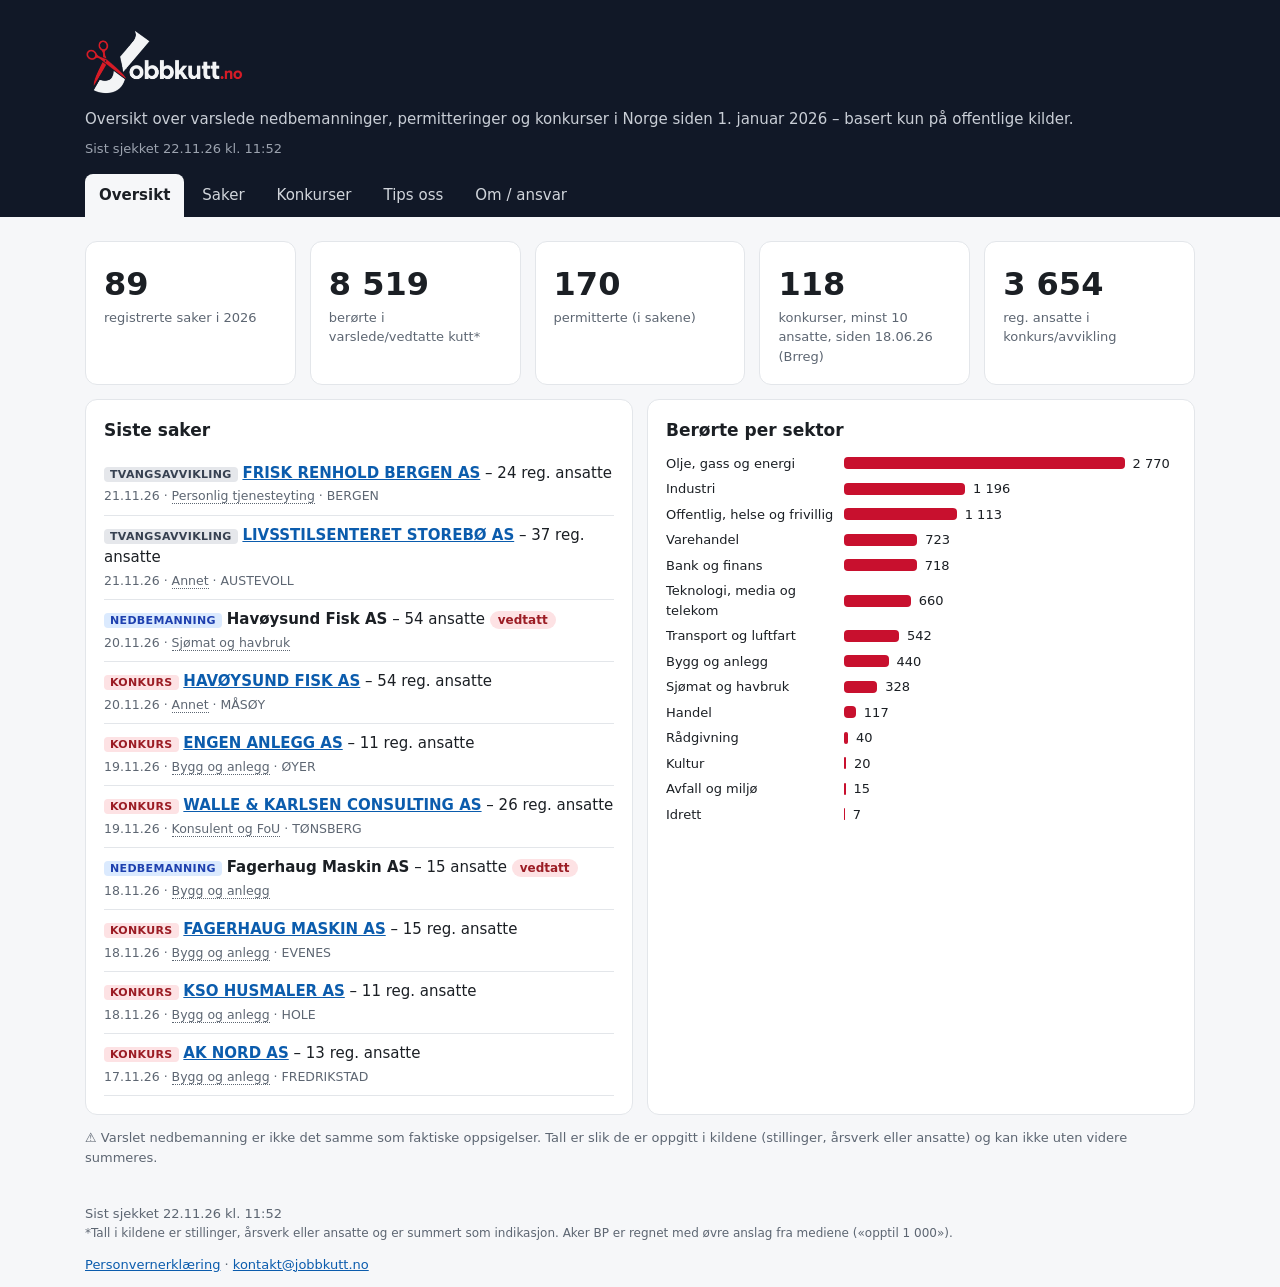
==== commit d68a10d1: "Mørk topp med logo" ====
--- a/index.html
+++ b/index.html
@@ -20,8 +20,8 @@
 <link rel="icon" href="favicon.ico" sizes="any">
 <link rel="icon" href="favicon-32.png" type="image/png" sizes="32x32">
 <link rel="apple-touch-icon" href="apple-touch-icon.png">
-<link rel="stylesheet" href="style.css?v=20261122logo2"></head><body>
-<header><div class="wrap"><h1><a href="/" class="brand"><img src="logo.png" srcset="logo@2x.png 2x" alt="Jobbkutt.no"></a></h1><p>Oversikt over varslede nedbemanninger, permitteringer og konkurser i Norge siden 1. januar 2026 – basert kun på offentlige kilder.</p>
+<link rel="stylesheet" href="style.css?v=20261122logo4"></head><body>
+<header><div class="wrap"><h1><a href="/" class="brand"><img src="logo-dark.png" srcset="logo-dark@2x.png 2x" alt="Jobbkutt.no"></a></h1><p>Oversikt over varslede nedbemanninger, permitteringer og konkurser i Norge siden 1. januar 2026 – basert kun på offentlige kilder.</p>
 <p id="sjekket-top" class="fresh"></p>
 <nav><a href="#oversikt" data-tab="oversikt">Oversikt</a><a href="#saker" data-tab="saker">Saker</a><a href="#konkurser" data-tab="konkurser">Konkurser</a><a href="#tips" data-tab="tips">Tips oss</a><a href="#om" data-tab="om">Om / ansvar</a></nav></div></header>
 <main class="wrap">
--- a/style.css
+++ b/style.css
@@ -1,7 +1,7 @@
 :root{--bg:#f6f7f9;--fg:#1b1f24;--mut:#5d6672;--acc:#c8102e;--card:#fff;--bd:#e3e6ea}
 *{box-sizing:border-box}body{margin:0;font:15px/1.5 system-ui,-apple-system,"Segoe UI",Roboto,sans-serif;background:var(--bg);color:var(--fg)}
-.wrap{max-width:1150px;margin:0 auto;padding:0 20px}header{background:#fff;color:var(--fg);padding:32px 0 0;overflow:visible}header h1{margin:0 0 10px}header h1 a.brand{display:block;width:fit-content}header h1 a.brand img{height:88px;width:auto;display:block}header p{color:var(--mut);margin:6px 0 10px}
-nav{display:flex;gap:4px;flex-wrap:wrap}nav a{color:#4b5563;text-decoration:none;padding:10px 14px;border-radius:8px 8px 0 0}nav a:hover{color:var(--fg)}nav a.on{background:var(--bg);color:var(--fg);font-weight:600}
+.wrap{max-width:1150px;margin:0 auto;padding:0 20px}header{background:#111827;color:#fff;padding:28px 0 0;overflow:visible}header h1{margin:0 0 12px}header h1 a.brand{display:block;width:fit-content;line-height:0}header h1 a.brand img{height:68px;width:auto;display:block}header p{color:#c9ced6;margin:8px 0 10px}
+nav{display:flex;gap:4px;flex-wrap:wrap}nav a{color:#d1d5db;text-decoration:none;padding:10px 14px;border-radius:8px 8px 0 0}nav a:hover{color:#fff}nav a.on{background:var(--bg);color:var(--fg);font-weight:600}
 .tag{font-size:11px;background:var(--acc);color:#fff;padding:2px 7px;border-radius:99px;vertical-align:middle;letter-spacing:.05em}
 .tab{display:none;padding:24px 0}.tab.on{display:block}
 .cards{display:grid;grid-template-columns:repeat(auto-fit,minmax(200px,1fr));gap:14px}.card,.panel{background:var(--card);border:1px solid var(--bd);border-radius:12px;padding:18px}
@@ -16,7 +16,7 @@
 footer{color:var(--mut);font-size:12px;padding:20px}
 .kind{font-size:11px;text-transform:uppercase;letter-spacing:.03em;padding:1px 6px;border-radius:4px;font-weight:700;background:#e5e7eb;color:#374151}.kind.nb{background:#dbeafe;color:#1e40af}.kind.konkurs{background:#fde2e4;color:#9b1c24}
 .tab{scroll-margin-top:100vh}
-@media(max-width:700px){html,body{overflow-x:hidden}.wrap{padding:0 14px}header{padding-top:20px}header h1 a.brand img{height:56px}header p{font-size:14px}
+@media(max-width:700px){html,body{overflow-x:hidden}.wrap{padding:0 14px}header{padding-top:20px}header h1 a.brand img{height:50px}header p{font-size:14px}
 nav{flex-wrap:nowrap;overflow-x:auto;-webkit-overflow-scrolling:touch;scrollbar-width:none;margin:0 -14px;padding:0 14px}nav::-webkit-scrollbar{display:none}nav a{white-space:nowrap;padding:10px 12px;flex:0 0 auto}
 .cards{grid-template-columns:repeat(2,1fr);gap:10px}.card{padding:14px}.card .n{font-size:24px}.bar span:first-child{width:110px;flex:0 0 110px}
 #q,#bq{min-width:0;flex:1 1 100%}.filters select{flex:1 1 calc(50% - 5px);min-width:0}
@@ -26,4 +26,4 @@
 
 .kat{cursor:help;border-bottom:1px dotted currentColor}
 .bar[title]{cursor:help}
-header p.fresh{font-size:13px;color:#7a8490;margin:-2px 0 16px}header p.fresh:empty{display:none}#om h3{font-size:15px;margin:16px 0 6px}
+header p.fresh{font-size:13px;color:#9ca3af;margin:-2px 0 16px}header p.fresh:empty{display:none}#om h3{font-size:15px;margin:16px 0 6px}
